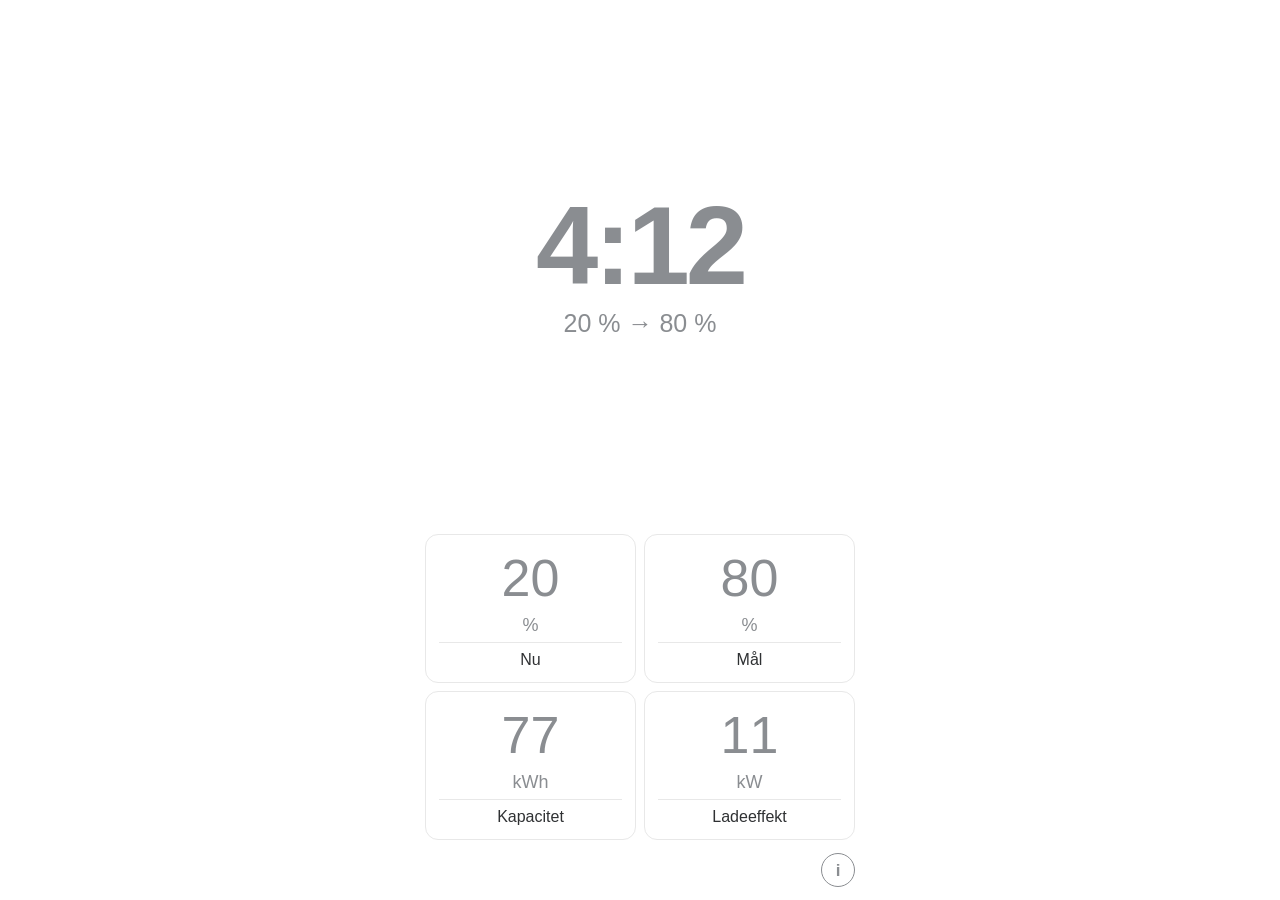
==== elbil/index.html @ 7709a007 "elbil-app" ====
<!DOCTYPE html>
<html lang="da">
<head>
<meta charset="utf-8">
<meta name="viewport" content="width=device-width,initial-scale=1,viewport-fit=cover">
<meta name="theme-color" content="#ffffff">
<meta name="apple-mobile-web-app-capable" content="yes">
<meta name="apple-mobile-web-app-status-bar-style" content="default">
<title>Ladetid</title>

<style>
:root{
  --number:#8a8d91;
  --text:#2f3133;
  --line:#e8e8e8;
}

*{box-sizing:border-box}

html,body{
  margin:0;
  width:100%;
  height:100%;
  background:#fff;
  font-family:-apple-system,BlinkMacSystemFont,"Segoe UI",sans-serif;
  color:var(--text);
}

body{
  overflow:hidden;
  padding:max(13px,env(safe-area-inset-top)) 13px max(13px,env(safe-area-inset-bottom));
}

.app{
  width:100%;
  max-width:430px;
  height:100%;
  margin:auto;
  display:grid;
  grid-template-rows:1fr auto auto;
  gap:13px;
}

.hero{
  display:flex;
  flex-direction:column;
  justify-content:center;
  align-items:center;
  text-align:center;
}

#time{
  color:var(--number);
  font-size:clamp(76px,24vw,112px);
  line-height:.9;
  letter-spacing:-4px;
  font-weight:600;
}

#route{
  margin-top:13px;
  color:var(--number);
  font-size:clamp(19px,5vw,25px);
  font-weight:500;
}

.grid{
  display:grid;
  grid-template-columns:1fr 1fr;
  gap:8px;
}

.card{
  min-height:118px;
  padding:13px;
  border:1px solid var(--line);
  border-radius:13px;
  background:#fff;
  display:flex;
  flex-direction:column;
  justify-content:space-between;
}

.value{
  min-height:55px;
  display:flex;
  flex-direction:column;
  align-items:center;
  justify-content:center;
}

input{
  width:100%;
  border:0;
  outline:0;
  margin:0;
  padding:0;
  background:transparent;
  color:var(--number);
  text-align:center;
  font-size:clamp(38px,11vw,52px);
  line-height:1;
  font-weight:500;
  caret-color:#6f9cff;
  -webkit-appearance:none;
  appearance:none;
}

.unit{
  margin-top:8px;
  color:var(--number);
  font-size:18px;
  line-height:1;
  white-space:nowrap;
  pointer-events:none;
}

.divider{
  height:1px;
  margin:8px 0;
  background:var(--line);
}

.label{
  color:var(--text);
  font-size:16px;
  font-weight:500;
  text-align:center;
}

.info{
  justify-self:end;
  width:34px;
  height:34px;
  padding:0;
  border:1px solid var(--number);
  border-radius:50%;
  background:#fff;
  color:var(--number);
  font-size:17px;
  font-weight:600;
  line-height:31px;
  cursor:pointer;
}

.info-panel{
  display:none;
  position:fixed;
  left:13px;
  right:13px;
  bottom:max(55px,env(safe-area-inset-bottom));
  z-index:20;
  max-width:404px;
  margin:auto;
  padding:21px;
  border:1px solid var(--line);
  border-radius:13px;
  background:#fff;
  box-shadow:0 8px 34px rgba(0,0,0,.14);
}

.info-panel.open{display:block}

.info-row{
  display:flex;
  justify-content:space-between;
  gap:13px;
  padding:8px 0;
  color:#666;
  font-size:14px;
}

.info-row strong{
  color:var(--number);
  text-align:right;
}

.info-text{
  margin:13px 0 0;
  color:#777;
  font-size:13px;
  line-height:1.45;
}

.error{
  color:#a04444!important;
  font-size:28px!important;
  line-height:1.1!important;
  letter-spacing:-1px!important;
  text-align:center;
}

@media(max-height:700px){
  .app{gap:8px}
  #time{font-size:72px}
  .card{min-height:96px;padding:8px}
  input{font-size:36px}
  .unit{font-size:15px;margin-top:5px}
  .label{font-size:14px}
}
</style>
</head>

<body>
<form class="app" id="chargeForm" autocomplete="off">

  <main class="hero">
    <div id="time">4:12</div>
    <div id="route">20 % → 80 %</div>
  </main>

  <section class="grid">

    <label class="card">
      <div class="value">
        <input id="from" type="text" inputmode="numeric" pattern="[0-9]*"
               value="20" enterkeyhint="next" aria-label="Batteri nu">
        <span class="unit">%</span>
      </div>
      <div class="divider"></div>
      <div class="label">Nu</div>
    </label>

    <label class="card">
      <div class="value">
        <input id="to" type="text" inputmode="numeric" pattern="[0-9]*"
               value="80" enterkeyhint="next" aria-label="Mål">
        <span class="unit">%</span>
      </div>
      <div class="divider"></div>
      <div class="label">Mål</div>
    </label>

    <label class="card">
      <div class="value">
        <input id="capacity" type="text" inputmode="decimal"
               value="77" enterkeyhint="next" aria-label="Kapacitet">
        <span class="unit">kWh</span>
      </div>
      <div class="divider"></div>
      <div class="label">Kapacitet</div>
    </label>

    <label class="card">
      <div class="value">
        <input id="power" type="text" inputmode="decimal"
               value="11" enterkeyhint="done" aria-label="Ladeeffekt">
        <span class="unit">kW</span>
      </div>
      <div class="divider"></div>
      <div class="label">Ladeeffekt</div>
    </label>

  </section>

  <button id="infoButton" class="info" type="button" aria-label="Vis information">i</button>
</form>

<div id="infoPanel" class="info-panel" aria-hidden="true">
  <div class="info-row">
    <span>Energi til batteriet</span>
    <strong id="energyInfo">46,2 kWh</strong>
  </div>
  <div class="info-row">
    <span>Ladehastighed</span>
    <strong id="speedInfo">14,3 % pr. time</strong>
  </div>
  <p class="info-text">
    Beregningen forudsætter konstant ladeeffekt. Den virkelige ladetid kan være længere på grund af ladetab og bilens ladekurve.
  </p>
</div>

<script>
(function(){

  var fieldIds=["from","to","capacity","power"];
  var storageKey="ladeapp-vaerdier-v1";

  function readNumber(id){
    return parseFloat(
      String(document.getElementById(id).value).trim().replace(",",".")
    );
  }

  function oneDecimal(value){
    return value.toFixed(1).replace(".",",");
  }

  function saveValues(){
    var values={};
    fieldIds.forEach(function(id){
      values[id]=document.getElementById(id).value;
    });

    try{
      localStorage.setItem(storageKey,JSON.stringify(values));
    }catch(error){}
  }

  function loadValues(){
    try{
      var saved=localStorage.getItem(storageKey);
      if(!saved){return}

      var values=JSON.parse(saved);

      fieldIds.forEach(function(id){
        if(values[id]!==undefined && values[id]!==null && values[id]!==""){
          document.getElementById(id).value=values[id];
        }
      });
    }catch(error){}
  }

  function calculate(){
    var from=readNumber("from");
    var to=readNumber("to");
    var capacity=readNumber("capacity");
    var power=readNumber("power");

    var time=document.getElementById("time");
    var route=document.getElementById("route");

    if(
      isNaN(from) || isNaN(to) || isNaN(capacity) || isNaN(power) ||
      from<0 || from>100 || to<0 || to>100 ||
      capacity<=0 || power<=0
    ){
      time.className="error";
      time.textContent="Kontrollér tallene";
      route.textContent="";
      saveValues();
      return;
    }

    if(to<=from){
      time.className="error";
      time.textContent="Målet skal være højere";
      route.textContent="";
      saveValues();
      return;
    }

    var energy=capacity*(to-from)/100;
    var speed=power/capacity*100;
    var totalMinutes=Math.round((energy/power)*60);

    var hours=Math.floor(totalMinutes/60);
    var minutes=totalMinutes%60;

    time.className="";
    time.textContent=hours+":"+(minutes<10?"0":"")+minutes;
    route.textContent=Math.round(from)+" % → "+Math.round(to)+" %";

    document.getElementById("energyInfo").textContent=oneDecimal(energy)+" kWh";
    document.getElementById("speedInfo").textContent=oneDecimal(speed)+" % pr. time";

    saveValues();
  }

  loadValues();

  fieldIds.forEach(function(id,index){
    var field=document.getElementById(id);

    field.addEventListener("focus",function(){
      var current=this;
      setTimeout(function(){ current.select(); },50);
    });

    field.addEventListener("input",calculate);

    field.addEventListener("keydown",function(event){
      if(event.key==="Enter"){
        event.preventDefault();

        if(index<fieldIds.length-1){
          document.getElementById(fieldIds[index+1]).focus();
        }else{
          this.blur();
        }
      }
    });
  });

  document.getElementById("chargeForm").addEventListener("submit",function(event){
    event.preventDefault();
  });

  document.getElementById("infoButton").addEventListener("click",function(){
    var panel=document.getElementById("infoPanel");
    var isOpen=panel.classList.contains("open");

    if(isOpen){
      panel.classList.remove("open");
      panel.setAttribute("aria-hidden","true");
      this.textContent="i";
      this.setAttribute("aria-label","Vis information");
    }else{
      panel.classList.add("open");
      panel.setAttribute("aria-hidden","false");
      this.textContent="×";
      this.setAttribute("aria-label","Luk information");
    }
  });

  calculate();

})();
</script>
</body>
</html>
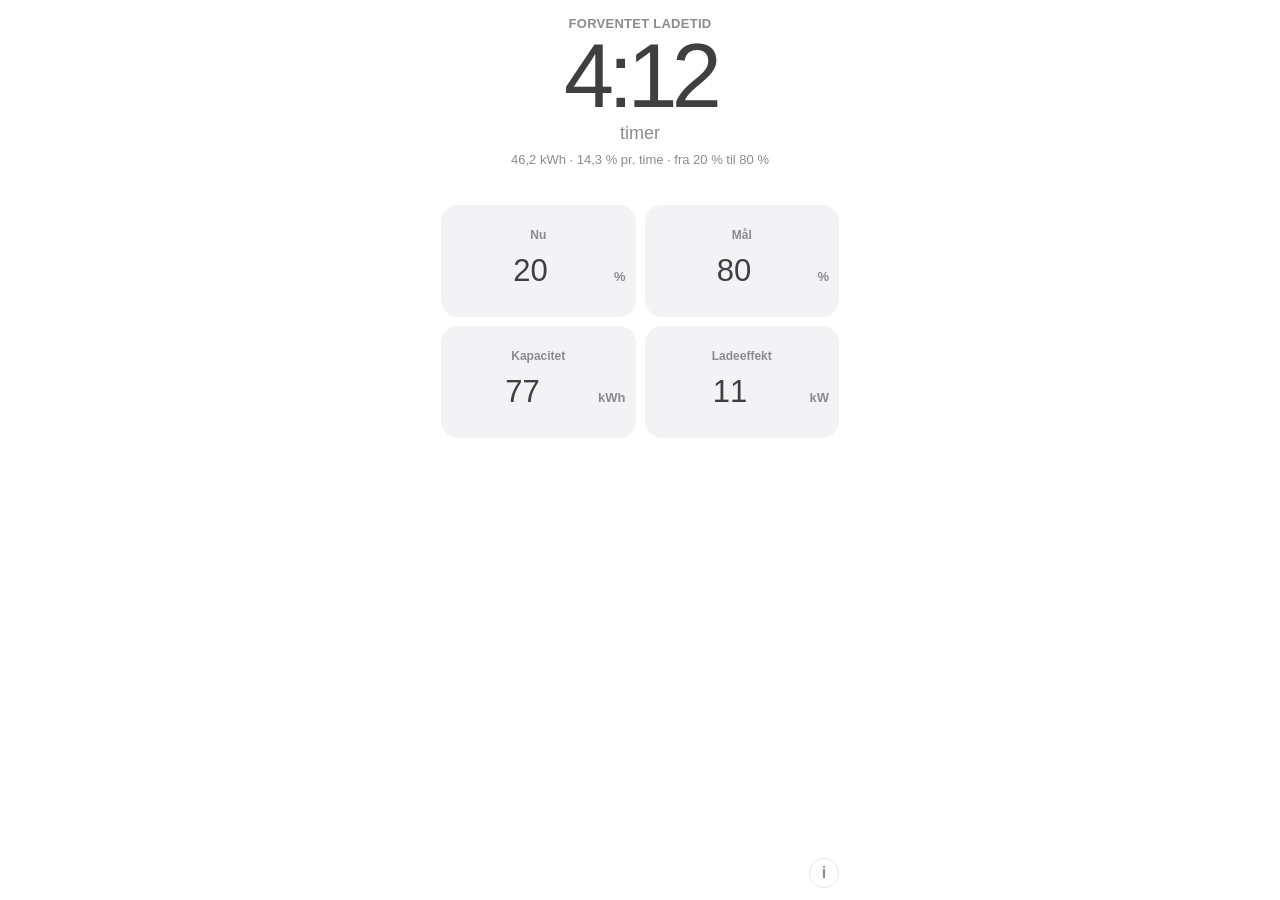
==== commit db8b4b7b: "Update index.html" ====
--- a/elbil/index.html
+++ b/elbil/index.html
@@ -1,412 +1,317 @@
-<!DOCTYPE html>
+<!doctype html>
 <html lang="da">
 <head>
 <meta charset="utf-8">
-<meta name="viewport" content="width=device-width,initial-scale=1,viewport-fit=cover">
+<meta name="viewport" content="width=device-width, initial-scale=1, viewport-fit=cover, user-scalable=no">
+<meta name="apple-mobile-web-app-capable" content="yes">
+<meta name="apple-mobile-web-app-title" content="Elbil">
+<meta name="apple-mobile-web-app-status-bar-style" content="default">
 <meta name="theme-color" content="#ffffff">
-<meta name="apple-mobile-web-app-capable" content="yes">
-<meta name="apple-mobile-web-app-status-bar-style" content="default">
-<title>Ladetid</title>
-
+<title>Elbil · Ladetid</title>
 <style>
 :root{
-  --number:#8a8d91;
-  --text:#2f3133;
-  --line:#e8e8e8;
-}
-
-*{box-sizing:border-box}
-
-html,body{
-  margin:0;
-  width:100%;
-  height:100%;
-  background:#fff;
-  font-family:-apple-system,BlinkMacSystemFont,"Segoe UI",sans-serif;
+  --bg:#ffffff;
+  --text:#3f3f42;
+  --muted:#8b8b90;
+  --field:#f3f3f5;
+  --line:#e4e4e7;
+}
+*{box-sizing:border-box;-webkit-tap-highlight-color:transparent}
+html,body{margin:0;min-height:100%;background:var(--bg)}
+body{
   color:var(--text);
-}
-
-body{
-  overflow:hidden;
-  padding:max(13px,env(safe-area-inset-top)) 13px max(13px,env(safe-area-inset-bottom));
-}
-
-.app{
-  width:100%;
-  max-width:430px;
-  height:100%;
-  margin:auto;
+  font-family:-apple-system,BlinkMacSystemFont,"SF Pro Display","Segoe UI",sans-serif;
+  overscroll-behavior:none;
+}
+button,input{font:inherit;color:inherit}
+main{
+  width:min(100%,430px);
+  min-height:100dvh;
+  margin:0 auto;
+  padding:calc(env(safe-area-inset-top) + 13px) 16px calc(env(safe-area-inset-bottom) + 55px);
+  display:flex;
+  flex-direction:column;
+}
+.result{
+  text-align:center;
+  padding:3px 0 18px;
+}
+.result-label{
+  min-height:18px;
+  font-size:13px;
+  font-weight:600;
+  letter-spacing:.02em;
+  color:var(--muted);
+}
+.result-number{
+  margin-top:1px;
+  font-size:clamp(66px,20vw,90px);
+  line-height:.92;
+  font-weight:500;
+  letter-spacing:-.065em;
+  font-variant-numeric:tabular-nums;
+  white-space:nowrap;
+}
+.result-unit{
+  margin-top:5px;
+  font-size:18px;
+  font-weight:500;
+  color:var(--muted);
+}
+.status{
+  min-height:36px;
+  margin-top:7px;
+  padding:0 8px;
+  font-size:13px;
+  line-height:1.35;
+  color:var(--muted);
+}
+.grid{
   display:grid;
-  grid-template-rows:1fr auto auto;
-  gap:13px;
-}
-
-.hero{
+  grid-template-columns:repeat(2,minmax(0,1fr));
+  gap:9px;
+}
+.card{
+  min-width:0;
+  height:112px;
+  border-radius:17px;
+  background:var(--field);
+  padding:12px 10px 10px;
   display:flex;
   flex-direction:column;
   justify-content:center;
-  align-items:center;
   text-align:center;
 }
-
-#time{
-  color:var(--number);
-  font-size:clamp(76px,24vw,112px);
-  line-height:.9;
-  letter-spacing:-4px;
-  font-weight:600;
-}
-
-#route{
-  margin-top:13px;
-  color:var(--number);
-  font-size:clamp(19px,5vw,25px);
-  font-weight:500;
-}
-
-.grid{
-  display:grid;
-  grid-template-columns:1fr 1fr;
-  gap:8px;
-}
-
-.card{
-  min-height:118px;
-  padding:13px;
-  border:1px solid var(--line);
-  border-radius:13px;
-  background:#fff;
+.card label{
+  display:block;
+  margin-bottom:5px;
+  font-size:12px;
+  font-weight:600;
+  color:var(--muted);
+  white-space:nowrap;
+}
+.input-line{
   display:flex;
-  flex-direction:column;
-  justify-content:space-between;
-}
-
-.value{
-  min-height:55px;
-  display:flex;
-  flex-direction:column;
-  align-items:center;
+  align-items:baseline;
   justify-content:center;
-}
-
+  min-width:0;
+}
 input{
   width:100%;
+  min-width:0;
+  height:49px;
+  padding:0;
   border:0;
   outline:0;
-  margin:0;
-  padding:0;
   background:transparent;
-  color:var(--number);
   text-align:center;
-  font-size:clamp(38px,11vw,52px);
+  font-size:31px;
   line-height:1;
   font-weight:500;
-  caret-color:#6f9cff;
-  -webkit-appearance:none;
-  appearance:none;
-}
-
+  font-variant-numeric:tabular-nums;
+  -moz-appearance:textfield;
+}
+input::-webkit-outer-spin-button,input::-webkit-inner-spin-button{-webkit-appearance:none;margin:0}
 .unit{
-  margin-top:8px;
-  color:var(--number);
-  font-size:18px;
-  line-height:1;
-  white-space:nowrap;
-  pointer-events:none;
-}
-
-.divider{
-  height:1px;
-  margin:8px 0;
-  background:var(--line);
-}
-
-.label{
-  color:var(--text);
-  font-size:16px;
-  font-weight:500;
-  text-align:center;
-}
-
+  flex:0 0 auto;
+  margin-left:4px;
+  font-size:13px;
+  font-weight:600;
+  color:var(--muted);
+}
 .info{
-  justify-self:end;
-  width:34px;
-  height:34px;
+  position:fixed;
+  right:max(16px,calc((100vw - 430px)/2 + 16px));
+  bottom:calc(env(safe-area-inset-bottom) + 12px);
+  width:30px;
+  height:30px;
   padding:0;
-  border:1px solid var(--number);
+  border:1px solid var(--line);
   border-radius:50%;
   background:#fff;
-  color:var(--number);
-  font-size:17px;
-  font-weight:600;
-  line-height:31px;
+  color:var(--muted);
+  font-size:16px;
+  font-weight:600;
   cursor:pointer;
 }
-
-.info-panel{
-  display:none;
-  position:fixed;
-  left:13px;
-  right:13px;
-  bottom:max(55px,env(safe-area-inset-bottom));
-  z-index:20;
-  max-width:404px;
-  margin:auto;
-  padding:21px;
-  border:1px solid var(--line);
-  border-radius:13px;
-  background:#fff;
-  box-shadow:0 8px 34px rgba(0,0,0,.14);
-}
-
-.info-panel.open{display:block}
-
-.info-row{
-  display:flex;
-  justify-content:space-between;
-  gap:13px;
-  padding:8px 0;
-  color:#666;
-  font-size:14px;
-}
-
-.info-row strong{
-  color:var(--number);
-  text-align:right;
-}
-
-.info-text{
-  margin:13px 0 0;
-  color:#777;
-  font-size:13px;
-  line-height:1.45;
-}
-
-.error{
-  color:#a04444!important;
-  font-size:28px!important;
-  line-height:1.1!important;
-  letter-spacing:-1px!important;
-  text-align:center;
-}
-
-@media(max-height:700px){
-  .app{gap:8px}
-  #time{font-size:72px}
-  .card{min-height:96px;padding:8px}
-  input{font-size:36px}
-  .unit{font-size:15px;margin-top:5px}
-  .label{font-size:14px}
+dialog{
+  width:min(calc(100% - 32px),390px);
+  border:0;
+  border-radius:22px;
+  padding:22px;
+  color:var(--text);
+  box-shadow:0 18px 60px rgba(0,0,0,.22);
+}
+dialog::backdrop{background:rgba(0,0,0,.35)}
+dialog h2{margin:0 0 14px;font-size:24px}
+dialog p{margin:0 0 12px;font-size:15px;line-height:1.45;color:#555}
+dialog .signature{margin-top:20px;color:var(--muted);font-size:13px}
+dialog button{
+  width:100%;
+  height:46px;
+  margin-top:8px;
+  border:0;
+  border-radius:14px;
+  background:var(--field);
+  font-weight:600;
+}
+@media(max-height:690px){
+  main{padding-top:calc(env(safe-area-inset-top) + 7px)}
+  .result{padding-bottom:11px}
+  .result-number{font-size:61px}
+  .status{min-height:30px}
+  .card{height:98px}
+  input{height:43px;font-size:28px}
 }
 </style>
 </head>
-
 <body>
-<form class="app" id="chargeForm" autocomplete="off">
-
-  <main class="hero">
-    <div id="time">4:12</div>
-    <div id="route">20 % → 80 %</div>
-  </main>
+<main>
+  <section class="result" aria-live="polite">
+    <div class="result-label">FORVENTET LADETID</div>
+    <div id="resultNumber" class="result-number">4:12</div>
+    <div id="resultUnit" class="result-unit">timer</div>
+    <div id="status" class="status">46,2 kWh · 14,3 % pr. time · fra 20 % til 80 %</div>
+  </section>
 
   <section class="grid">
-
-    <label class="card">
-      <div class="value">
-        <input id="from" type="text" inputmode="numeric" pattern="[0-9]*"
-               value="20" enterkeyhint="next" aria-label="Batteri nu">
+    <div class="card">
+      <label for="current">Nu</label>
+      <div class="input-line">
+        <input id="current" inputmode="numeric" type="text" value="20">
         <span class="unit">%</span>
       </div>
-      <div class="divider"></div>
-      <div class="label">Nu</div>
-    </label>
-
-    <label class="card">
-      <div class="value">
-        <input id="to" type="text" inputmode="numeric" pattern="[0-9]*"
-               value="80" enterkeyhint="next" aria-label="Mål">
+    </div>
+
+    <div class="card">
+      <label for="target">Mål</label>
+      <div class="input-line">
+        <input id="target" inputmode="numeric" type="text" value="80">
         <span class="unit">%</span>
       </div>
-      <div class="divider"></div>
-      <div class="label">Mål</div>
-    </label>
-
-    <label class="card">
-      <div class="value">
-        <input id="capacity" type="text" inputmode="decimal"
-               value="77" enterkeyhint="next" aria-label="Kapacitet">
+    </div>
+
+    <div class="card">
+      <label for="battery">Kapacitet</label>
+      <div class="input-line">
+        <input id="battery" inputmode="decimal" type="text" value="77">
         <span class="unit">kWh</span>
       </div>
-      <div class="divider"></div>
-      <div class="label">Kapacitet</div>
-    </label>
-
-    <label class="card">
-      <div class="value">
-        <input id="power" type="text" inputmode="decimal"
-               value="11" enterkeyhint="done" aria-label="Ladeeffekt">
+    </div>
+
+    <div class="card">
+      <label for="power">Ladeeffekt</label>
+      <div class="input-line">
+        <input id="power" inputmode="decimal" type="text" value="11">
         <span class="unit">kW</span>
       </div>
-      <div class="divider"></div>
-      <div class="label">Ladeeffekt</div>
-    </label>
-
+    </div>
   </section>
-
-  <button id="infoButton" class="info" type="button" aria-label="Vis information">i</button>
-</form>
-
-<div id="infoPanel" class="info-panel" aria-hidden="true">
-  <div class="info-row">
-    <span>Energi til batteriet</span>
-    <strong id="energyInfo">46,2 kWh</strong>
-  </div>
-  <div class="info-row">
-    <span>Ladehastighed</span>
-    <strong id="speedInfo">14,3 % pr. time</strong>
-  </div>
-  <p class="info-text">
-    Beregningen forudsætter konstant ladeeffekt. Den virkelige ladetid kan være længere på grund af ladetab og bilens ladekurve.
-  </p>
-</div>
+</main>
+
+<button id="infoButton" class="info" type="button" aria-label="Information">i</button>
+
+<dialog id="infoDialog">
+  <h2>Elbil · Ladetid</h2>
+  <p>Indtast bilens nuværende batteriprocent, ønsket mål, batterikapacitet og ladeeffekt.</p>
+  <p>Beregningen forudsætter konstant ladeeffekt. Ladetab, temperatur og bilens ladekurve er ikke medregnet, så den faktiske ladetid kan være længere.</p>
+  <p>Ved hurtigladning falder ladeeffekten normalt, især ved høj batteriprocent.</p>
+  <p class="signature">Designed by Søren Faaborg<br>Version 2.0</p>
+  <button id="closeInfo" type="button">Luk</button>
+</dialog>
 
 <script>
-(function(){
-
-  var fieldIds=["from","to","capacity","power"];
-  var storageKey="ladeapp-vaerdier-v1";
-
-  function readNumber(id){
-    return parseFloat(
-      String(document.getElementById(id).value).trim().replace(",",".")
-    );
+'use strict';
+
+const $ = id => document.getElementById(id);
+const storageKey = 'elbilLadetid_v2';
+const fieldIds = ['current','target','battery','power'];
+
+function num(id){
+  const value = String($(id).value).trim().replace(',', '.');
+  const parsed = Number.parseFloat(value);
+  return Number.isFinite(parsed) ? parsed : 0;
+}
+
+function fmt(value, decimals = 0){
+  return Number(value).toLocaleString('da-DK',{
+    minimumFractionDigits:decimals,
+    maximumFractionDigits:decimals
+  });
+}
+
+function save(){
+  try{
+    const data = {};
+    fieldIds.forEach(id => data[id] = $(id).value);
+    localStorage.setItem(storageKey, JSON.stringify(data));
+  }catch(error){
+    console.warn('Værdierne kunne ikke gemmes.', error);
   }
-
-  function oneDecimal(value){
-    return value.toFixed(1).replace(".",",");
+}
+
+function load(){
+  try{
+    const data = JSON.parse(localStorage.getItem(storageKey) || '{}');
+    fieldIds.forEach(id => {
+      if(data[id] !== undefined) $(id).value = data[id];
+    });
+  }catch(error){
+    console.warn('Gemte værdier kunne ikke indlæses.', error);
   }
-
-  function saveValues(){
-    var values={};
-    fieldIds.forEach(function(id){
-      values[id]=document.getElementById(id).value;
-    });
-
-    try{
-      localStorage.setItem(storageKey,JSON.stringify(values));
-    }catch(error){}
-  }
-
-  function loadValues(){
-    try{
-      var saved=localStorage.getItem(storageKey);
-      if(!saved){return}
-
-      var values=JSON.parse(saved);
-
-      fieldIds.forEach(function(id){
-        if(values[id]!==undefined && values[id]!==null && values[id]!==""){
-          document.getElementById(id).value=values[id];
-        }
-      });
-    }catch(error){}
-  }
-
-  function calculate(){
-    var from=readNumber("from");
-    var to=readNumber("to");
-    var capacity=readNumber("capacity");
-    var power=readNumber("power");
-
-    var time=document.getElementById("time");
-    var route=document.getElementById("route");
-
-    if(
-      isNaN(from) || isNaN(to) || isNaN(capacity) || isNaN(power) ||
-      from<0 || from>100 || to<0 || to>100 ||
-      capacity<=0 || power<=0
-    ){
-      time.className="error";
-      time.textContent="Kontrollér tallene";
-      route.textContent="";
-      saveValues();
-      return;
-    }
-
-    if(to<=from){
-      time.className="error";
-      time.textContent="Målet skal være højere";
-      route.textContent="";
-      saveValues();
-      return;
-    }
-
-    var energy=capacity*(to-from)/100;
-    var speed=power/capacity*100;
-    var totalMinutes=Math.round((energy/power)*60);
-
-    var hours=Math.floor(totalMinutes/60);
-    var minutes=totalMinutes%60;
-
-    time.className="";
-    time.textContent=hours+":"+(minutes<10?"0":"")+minutes;
-    route.textContent=Math.round(from)+" % → "+Math.round(to)+" %";
-
-    document.getElementById("energyInfo").textContent=oneDecimal(energy)+" kWh";
-    document.getElementById("speedInfo").textContent=oneDecimal(speed)+" % pr. time";
-
-    saveValues();
-  }
-
-  loadValues();
-
-  fieldIds.forEach(function(id,index){
-    var field=document.getElementById(id);
-
-    field.addEventListener("focus",function(){
-      var current=this;
-      setTimeout(function(){ current.select(); },50);
-    });
-
-    field.addEventListener("input",calculate);
-
-    field.addEventListener("keydown",function(event){
-      if(event.key==="Enter"){
-        event.preventDefault();
-
-        if(index<fieldIds.length-1){
-          document.getElementById(fieldIds[index+1]).focus();
-        }else{
-          this.blur();
-        }
-      }
-    });
+}
+
+function showError(message){
+  $('resultNumber').textContent = '—';
+  $('resultUnit').textContent = 'timer';
+  $('status').textContent = message;
+}
+
+function calculate(){
+  const current = num('current');
+  const target = num('target');
+  const battery = num('battery');
+  const power = num('power');
+
+  if(current < 0 || current > 100) return showError('Nu skal være mellem 0 og 100 %');
+  if(target < 0 || target > 100) return showError('Mål skal være mellem 0 og 100 %');
+  if(target <= current) return showError('Mål skal være højere end Nu');
+  if(battery <= 0) return showError('Indtast en positiv batterikapacitet');
+  if(power <= 0) return showError('Indtast en positiv ladeeffekt');
+
+  const percentageNeeded = target - current;
+  const energyNeeded = battery * percentageNeeded / 100;
+  const chargingHours = energyNeeded / power;
+  const totalMinutes = Math.max(1, Math.round(chargingHours * 60));
+  const hours = Math.floor(totalMinutes / 60);
+  const minutes = totalMinutes % 60;
+  const percentPerHour = power / battery * 100;
+
+  $('resultNumber').textContent = `${hours}:${String(minutes).padStart(2,'0')}`;
+  $('resultUnit').textContent = hours === 1 ? 'time' : 'timer';
+  $('status').textContent =
+    `${fmt(energyNeeded,1)} kWh · ${fmt(percentPerHour,1)} % pr. time · fra ${fmt(current)} % til ${fmt(target)} %`;
+
+  save();
+}
+
+fieldIds.forEach(id => {
+  $(id).addEventListener('focus', function(){
+    const input = this;
+    setTimeout(() => input.select(), 50);
   });
-
-  document.getElementById("chargeForm").addEventListener("submit",function(event){
-    event.preventDefault();
-  });
-
-  document.getElementById("infoButton").addEventListener("click",function(){
-    var panel=document.getElementById("infoPanel");
-    var isOpen=panel.classList.contains("open");
-
-    if(isOpen){
-      panel.classList.remove("open");
-      panel.setAttribute("aria-hidden","true");
-      this.textContent="i";
-      this.setAttribute("aria-label","Vis information");
-    }else{
-      panel.classList.add("open");
-      panel.setAttribute("aria-hidden","false");
-      this.textContent="×";
-      this.setAttribute("aria-label","Luk information");
-    }
-  });
-
-  calculate();
-
-})();
+  $(id).addEventListener('input', calculate);
+  $(id).addEventListener('change', calculate);
+});
+
+$('infoButton').addEventListener('click', () => $('infoDialog').showModal());
+$('closeInfo').addEventListener('click', () => $('infoDialog').close());
+$('infoDialog').addEventListener('click', event => {
+  if(event.target === $('infoDialog')) $('infoDialog').close();
+});
+
+load();
+calculate();
 </script>
 </body>
-</html>+</html>
